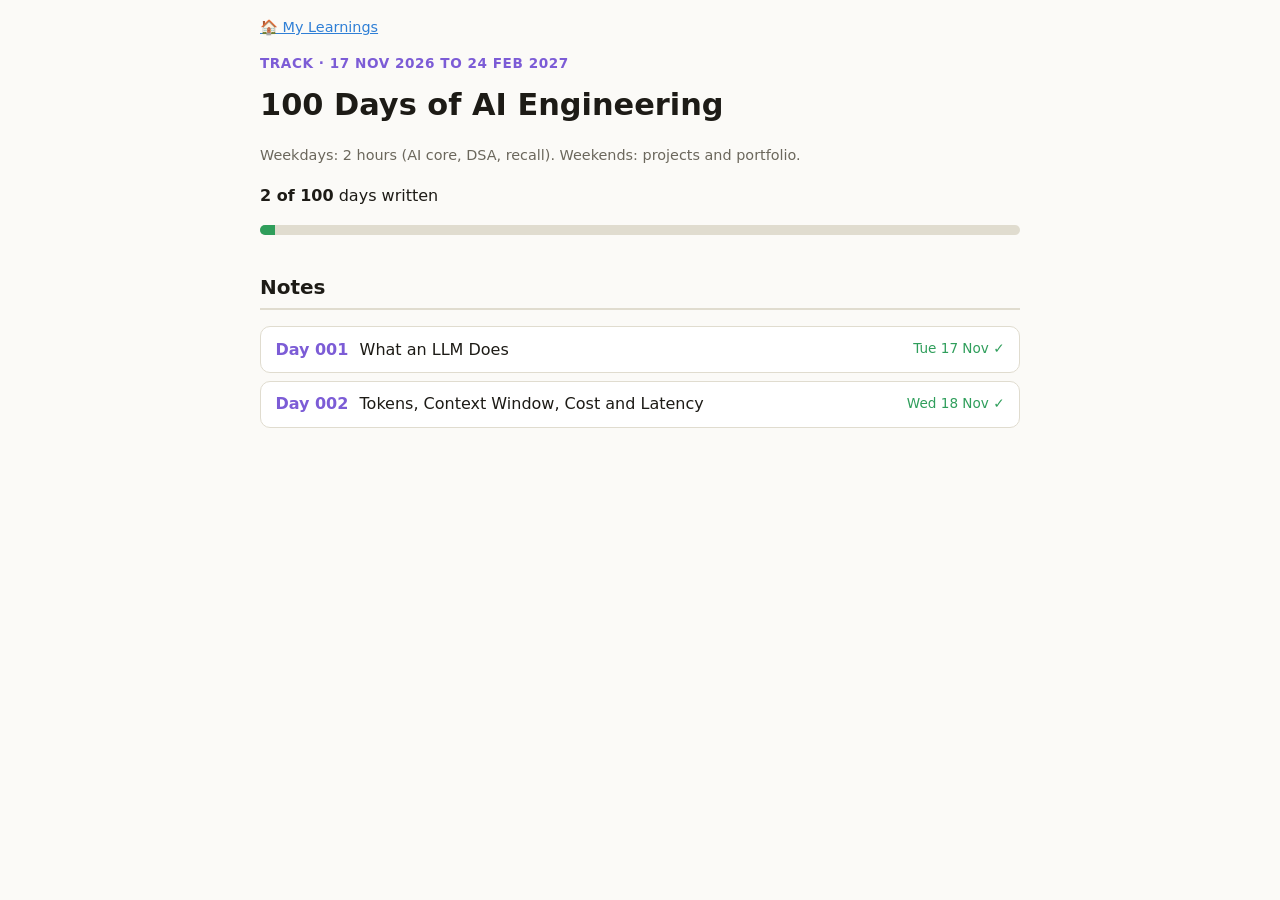
==== 100-days-of-ai-engineering/index.html @ f61cb0a4 "Add site structure, Day 1 and Day 2 notes" ====
<!doctype html>
<html lang="en"><head><meta charset="utf-8">
<meta name="viewport" content="width=device-width, initial-scale=1, viewport-fit=cover">
<title>100 Days of AI Engineering</title>
<link rel="stylesheet" href="../assets/style.css"></head><body><main>
<div class="nav"><a href="../">🏠 My Learnings</a></div>
<p class="tag">Track · 17 Nov 2026 to 24 Feb 2027</p>
<h1>100 Days of AI Engineering</h1>
<p class="mut">Weekdays: 2 hours (AI core, DSA, recall). Weekends: projects and portfolio.</p>
<p><b>2 of 100</b> days written</p><div class="bar"><i style="width:2%"></i></div>
<h2>Notes</h2>
<ul class="days">
<li><a href="day-001-what-an-llm-does/"><b>Day 001</b> What an LLM Does <em>Tue 17 Nov ✓</em></a></li>
<li><a href="day-002-tokens-context-cost-latency/"><b>Day 002</b> Tokens, Context Window, Cost and Latency <em>Wed 18 Nov ✓</em></a></li>
</ul>
</main></body></html>
---- assets/style.css ----
:root{--bg:#fbfaf7;--fg:#1d1b16;--mut:#6b675c;--card:#fff;--bd:#e0dccf;--def:#ede7fb;--defb:#7c5cd6;--key:#fff1b8;--keyb:#d9a400;--ana:#dff4e5;--anab:#2f9e5b;--warn:#fde3e3;--warnb:#d64545;--why:#e0eefd;--whyb:#2f7fd6;--code:#f2f0e8;box-sizing:border-box;padding-top:env(safe-area-inset-top,0px);padding-bottom:env(safe-area-inset-bottom,0px);color-scheme:light dark}
@media (prefers-color-scheme:dark){:root:not([data-theme="light"]){--bg:#16151a;--fg:#ece9e1;--mut:#a39e90;--card:#201f26;--bd:#37353f;--def:#2b2540;--key:#3b3410;--ana:#173326;--warn:#3d1b1b;--why:#14283f;--code:#121116;color-scheme:dark}}
:root[data-theme="dark"]{--bg:#16151a;--fg:#ece9e1;--mut:#a39e90;--card:#201f26;--bd:#37353f;--def:#2b2540;--key:#3b3410;--ana:#173326;--warn:#3d1b1b;--why:#14283f;--code:#121116;color-scheme:dark}
html{scroll-padding-top:env(safe-area-inset-top,0px)}
body{margin:0;background:var(--bg);color:var(--fg);font:16px/1.6 system-ui,-apple-system,"Segoe UI",Roboto,sans-serif}
main{max-width:760px;margin:0 auto;padding:16px 16px 56px}
h1{font-size:1.9rem;margin:.2em 0}h2{font-size:1.25rem;margin:1.8em 0 .5em;padding-bottom:.25em;border-bottom:2px solid var(--bd)}
.mut{color:var(--mut);font-size:.9rem}.tag{font-weight:700;color:var(--defb);font-size:.85rem;letter-spacing:.04em;text-transform:uppercase;margin:0}
.box{border-left:5px solid;border-radius:8px;padding:.7em 1em;margin:.8em 0}
.def{background:var(--def);border-color:var(--defb)}.key{background:var(--key);border-color:var(--keyb)}.ana{background:var(--ana);border-color:var(--anab)}.warn{background:var(--warn);border-color:var(--warnb)}.why{background:var(--why);border-color:var(--whyb)}
.legend{display:flex;flex-wrap:wrap;gap:6px;font-size:.78rem;margin:.8em 0}.legend span{padding:2px 9px;border-radius:99px;border:1px solid var(--bd)}
.grid{display:grid;grid-template-columns:repeat(auto-fit,minmax(220px,1fr));gap:10px}.grid .box{margin:0}
table{border-collapse:collapse;width:100%;font-size:.93rem}th,td{border:1px solid var(--bd);padding:.45em .6em;text-align:left;vertical-align:top}th{background:var(--card)}
.scroll{overflow-x:auto}
svg{display:block;margin:0 auto;max-width:100%;height:auto;color:var(--mut)}
svg rect{stroke:var(--bd);stroke-width:1.5}svg text{fill:var(--fg);font-family:system-ui,sans-serif}.s1{fill:var(--why)}.s2{fill:var(--def)}.s3{fill:var(--ana)}.s4{fill:var(--key)}.s5{fill:var(--warn)}
pre{background:var(--code);border:1px solid var(--bd);border-radius:8px;padding:.8em;overflow-x:auto;font-size:.85rem;line-height:1.45}code{font-family:ui-monospace,Menlo,Consolas,monospace}
details{border:1px solid var(--bd);background:var(--card);border-radius:8px;padding:.5em .9em;margin:.7em 0}summary{cursor:pointer;font-weight:700}
mark{background:var(--key);color:inherit;padding:0 3px;border-radius:3px}
li{margin:.25em 0}
.nav{display:flex;justify-content:space-between;gap:10px;flex-wrap:wrap;font-size:.9rem;margin:0 0 1em}
a{color:var(--whyb)}
.cards{display:grid;grid-template-columns:repeat(auto-fit,minmax(260px,1fr));gap:14px;margin:1.2em 0}
.card{display:block;text-decoration:none;color:inherit;background:var(--card);border:1px solid var(--bd);border-radius:12px;padding:1em 1.1em;border-top:5px solid var(--defb)}
.card.soon{opacity:.6;border-top-color:var(--bd);pointer-events:none}
.card h3{margin:.1em 0 .3em;font-size:1.1rem}.card p{margin:.2em 0;color:var(--mut);font-size:.92rem}
.bar{height:10px;background:var(--bd);border-radius:99px;overflow:hidden;margin:.4em 0}.bar i{display:block;height:100%;background:var(--anab)}
.days{list-style:none;padding:0}.days li{margin:.5em 0}.days a{display:flex;gap:.7em;align-items:center;text-decoration:none;color:inherit;background:var(--card);border:1px solid var(--bd);border-radius:10px;padding:.6em .9em}
.days b{color:var(--defb);min-width:4.2em}.days em{margin-left:auto;font-style:normal;color:var(--anab);font-size:.85rem}
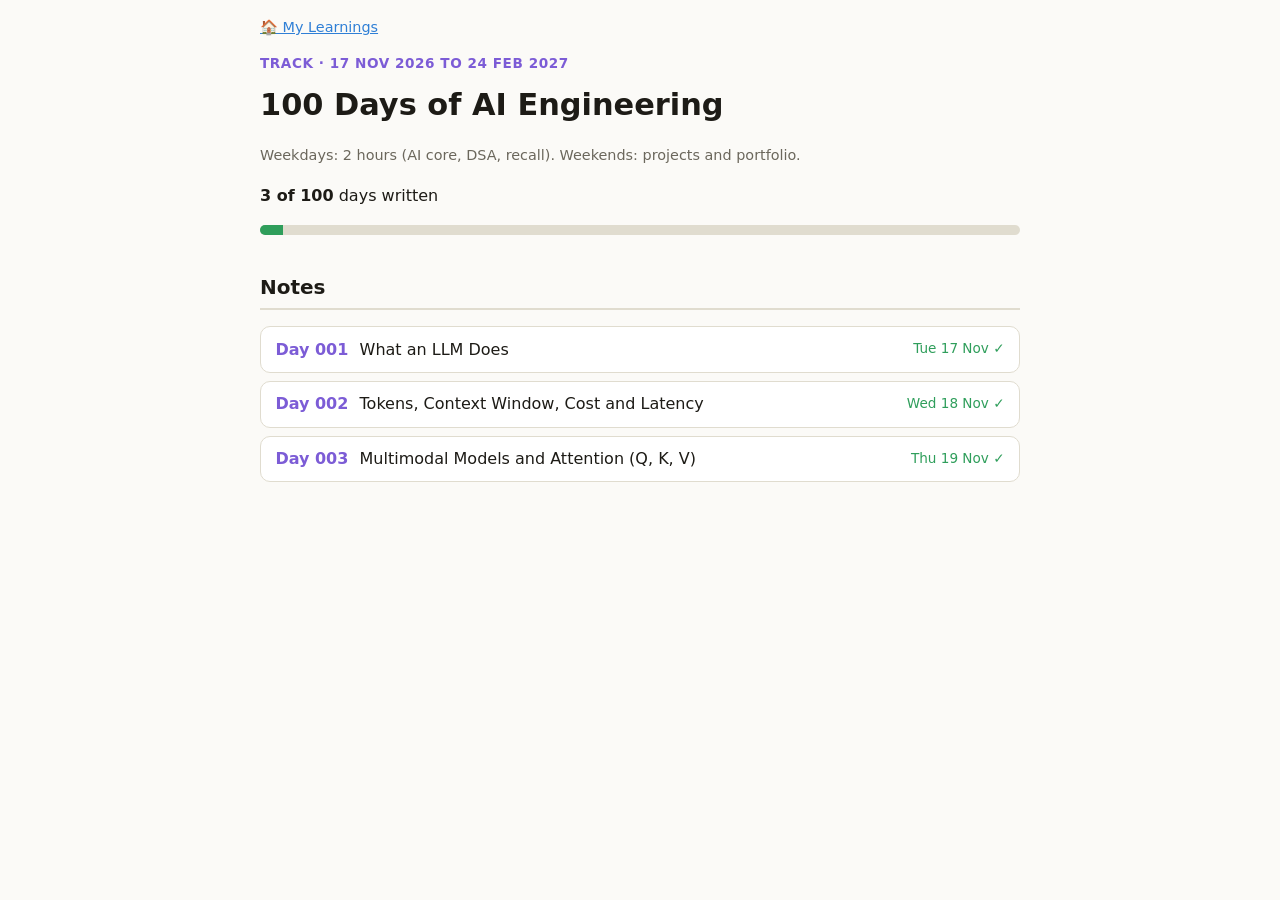
==== commit d01b2315: "Add interactive components, revision dashboard, Day 3 listing" ====
--- a/100-days-of-ai-engineering/index.html
+++ b/100-days-of-ai-engineering/index.html
@@ -7,10 +7,11 @@
 <p class="tag">Track · 17 Nov 2026 to 24 Feb 2027</p>
 <h1>100 Days of AI Engineering</h1>
 <p class="mut">Weekdays: 2 hours (AI core, DSA, recall). Weekends: projects and portfolio.</p>
-<p><b>2 of 100</b> days written</p><div class="bar"><i style="width:2%"></i></div>
+<p><b>3 of 100</b> days written</p><div class="bar"><i style="width:3%"></i></div>
 <h2>Notes</h2>
 <ul class="days">
 <li><a href="day-001-what-an-llm-does/"><b>Day 001</b> What an LLM Does <em>Tue 17 Nov ✓</em></a></li>
 <li><a href="day-002-tokens-context-cost-latency/"><b>Day 002</b> Tokens, Context Window, Cost and Latency <em>Wed 18 Nov ✓</em></a></li>
+<li><a href="day-003-multimodal-and-attention/"><b>Day 003</b> Multimodal Models and Attention (Q, K, V) <em>Thu 19 Nov ✓</em></a></li>
 </ul>
 </main></body></html>
--- a/assets/style.css
+++ b/assets/style.css
@@ -27,3 +27,36 @@
 .bar{height:10px;background:var(--bd);border-radius:99px;overflow:hidden;margin:.4em 0}.bar i{display:block;height:100%;background:var(--anab)}
 .days{list-style:none;padding:0}.days li{margin:.5em 0}.days a{display:flex;gap:.7em;align-items:center;text-decoration:none;color:inherit;background:var(--card);border:1px solid var(--bd);border-radius:10px;padding:.6em .9em}
 .days b{color:var(--defb);min-width:4.2em}.days em{margin-left:auto;font-style:normal;color:var(--anab);font-size:.85rem}
+
+.hud{text-align:right;font-size:.85rem;font-weight:700;color:var(--mut);margin-bottom:.4em}
+.toast{position:fixed;left:50%;bottom:calc(24px + env(safe-area-inset-bottom,0px));transform:translateX(-50%);background:var(--anab);color:#fff;padding:.5em 1em;border-radius:99px;font-weight:700;z-index:50;animation:up .3s}
+@keyframes up{from{opacity:0;transform:translate(-50%,14px)}}
+.cf{position:fixed;top:-12px;width:9px;height:14px;border-radius:2px;z-index:60;animation:fall 1.8s ease-in forwards}
+@keyframes fall{to{transform:translateY(105vh) rotate(540deg);opacity:.2}}
+button{font:inherit;cursor:pointer;border:1px solid var(--bd);background:var(--card);color:var(--fg);border-radius:8px;padding:.35em .8em}
+button:hover{border-color:var(--defb)}.mini{font-size:.8rem;padding:.15em .6em;margin-top:.4em}
+.ctl{display:flex;gap:8px;flex-wrap:wrap;justify-content:center;margin:.6em 0}
+svg rect,svg text,svg path{transition:opacity .5s}
+.st,.tm,.demo,.rev,[data-teach],[data-run],.quiz{background:var(--card);border:1px solid var(--bd);border-radius:12px;padding:.7em 1em;margin:.8em 0}
+.st .en button{font-size:1.2rem;margin:0 3px}.st .en button.on{background:var(--key);border-color:var(--keyb)}
+.ck{display:flex;gap:14px;flex-wrap:wrap;font-size:.9rem;margin-top:.4em}
+.clk{font:700 1.3rem ui-monospace,monospace;margin:0 8px}.brk{margin-top:.5em;padding:.5em;border-radius:8px;background:var(--ana)}
+.cc{display:inline-block;animation:cc 1s infinite alternate}@keyframes cc{to{transform:translateX(14px)}}
+.pal{text-align:center;margin-top:.6em}.pe{font-size:3.2rem;line-height:1.1}.pe.pop{animation:pop .5s}
+@keyframes pop{0%{transform:scale(.3) rotate(-20deg);opacity:0}70%{transform:scale(1.25)}100%{transform:scale(1)}}
+.pt{text-align:left;background:var(--card);border-radius:8px;padding:.6em .9em;margin:.4em 0}
+.dots i{display:inline-block;width:9px;height:9px;border-radius:50%;background:var(--bd);margin:0 3px}.dots i.on{background:var(--anab)}
+textarea{width:100%;box-sizing:border-box;font:inherit;background:var(--bg);color:var(--fg);border:1px solid var(--bd);border-radius:8px;padding:.5em}
+textarea.code{font:.85rem/1.45 ui-monospace,Menlo,Consolas,monospace;tab-size:4}
+.out{min-height:2.5em;white-space:pre-wrap}
+.fl{display:grid;grid-template-columns:repeat(auto-fit,minmax(240px,1fr));gap:10px}
+.fc{perspective:800px;cursor:pointer}.fi{display:grid;transition:transform .5s;transform-style:preserve-3d}
+.ff,.fb{grid-area:1/1;backface-visibility:hidden;border-radius:10px;padding:.8em;border-left:5px solid var(--whyb);background:var(--why)}
+.fb{transform:rotateY(180deg);background:var(--ana);border-color:var(--anab)}.fc.flip .fi{transform:rotateY(180deg)}
+.opt{display:block;width:100%;text-align:left;margin:.35em 0}.opt.ok{background:var(--ana);border-color:var(--anab)}.opt.no{background:var(--warn);border-color:var(--warnb)}
+.rv{display:flex;gap:8px;align-items:center;margin:.3em 0}.rv em{margin-left:auto;font-style:normal;color:var(--mut);font-size:.85rem}
+.recap ol{margin:.3em 0 0}
+.meter{height:16px;background:var(--bd);border-radius:99px;overflow:hidden;margin:.5em 0}.meter i{display:block;height:100%;width:0;background:var(--anab);transition:width .3s}.meter i.over{background:var(--warnb)}
+.br{display:grid;grid-template-columns:72px 1fr 28px;gap:6px;align-items:center;font-size:.85rem;margin:3px 0}.br div{position:relative;height:12px;background:var(--bd);border-radius:6px}.br i{display:block;height:100%;background:var(--defb);border-radius:6px}.br u{position:absolute;top:-2px;bottom:-2px;width:2px;background:var(--warnb)}
+.stats{display:flex;gap:10px;flex-wrap:wrap}.stats div{flex:1;min-width:90px;background:var(--card);border:1px solid var(--bd);border-radius:12px;padding:.6em;text-align:center}.stats b{display:block;font-size:1.5rem;color:var(--defb)}
+@media (prefers-reduced-motion:reduce){*{animation:none!important;transition:none!important}}
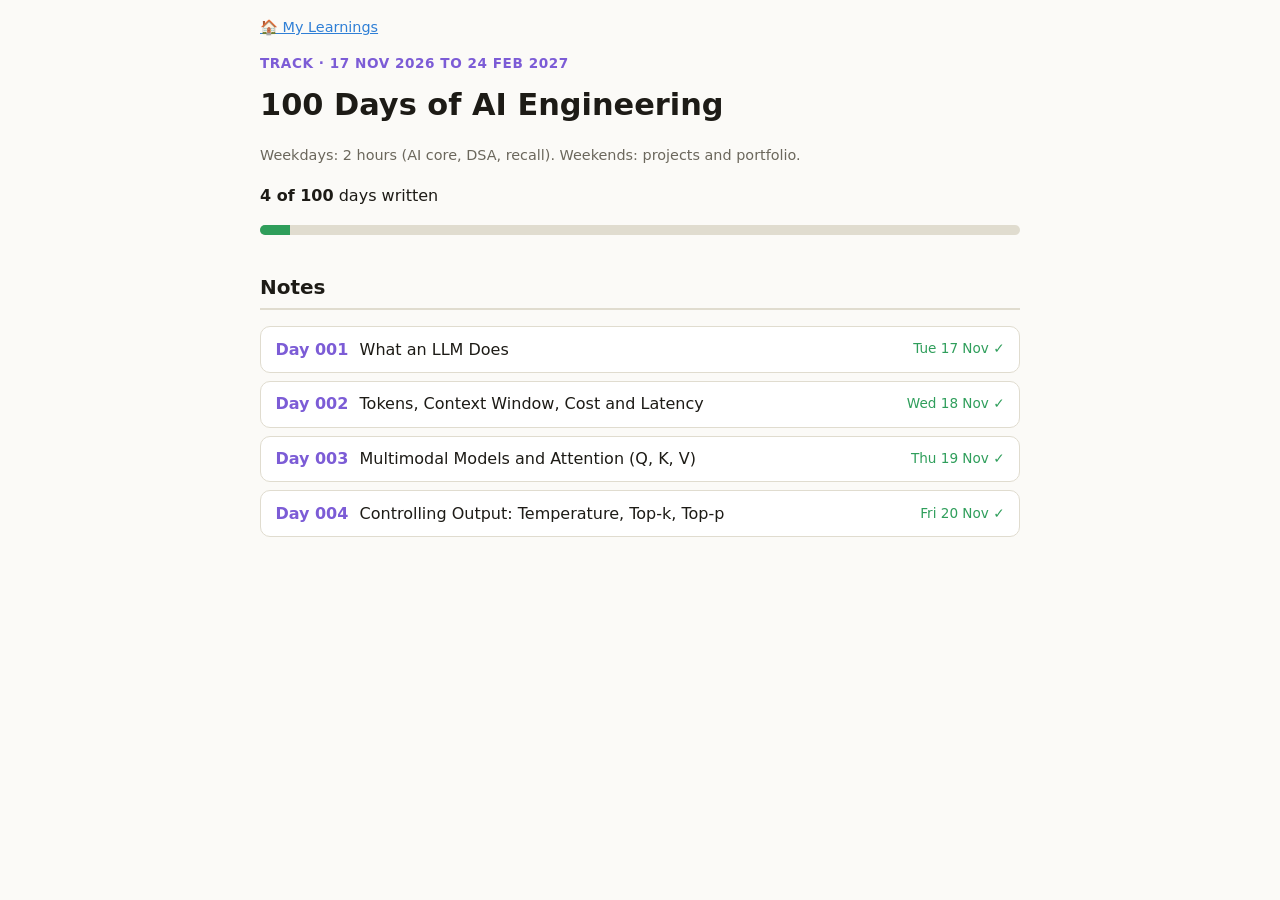
==== commit 2a5ea1ad: "Add Day 4 (controlling output); auto prev/next navigation; update indexes" ====
--- a/100-days-of-ai-engineering/index.html
+++ b/100-days-of-ai-engineering/index.html
@@ -2,16 +2,18 @@
 <html lang="en"><head><meta charset="utf-8">
 <meta name="viewport" content="width=device-width, initial-scale=1, viewport-fit=cover">
 <title>100 Days of AI Engineering</title>
+<link rel="icon" type="image/svg+xml" href="../assets/favicon.svg">
 <link rel="stylesheet" href="../assets/style.css"></head><body><main>
 <div class="nav"><a href="../">🏠 My Learnings</a></div>
 <p class="tag">Track · 17 Nov 2026 to 24 Feb 2027</p>
 <h1>100 Days of AI Engineering</h1>
 <p class="mut">Weekdays: 2 hours (AI core, DSA, recall). Weekends: projects and portfolio.</p>
-<p><b>3 of 100</b> days written</p><div class="bar"><i style="width:3%"></i></div>
+<p><b>4 of 100</b> days written</p><div class="bar"><i style="width:4%"></i></div>
 <h2>Notes</h2>
 <ul class="days">
 <li><a href="day-001-what-an-llm-does/"><b>Day 001</b> What an LLM Does <em>Tue 17 Nov ✓</em></a></li>
 <li><a href="day-002-tokens-context-cost-latency/"><b>Day 002</b> Tokens, Context Window, Cost and Latency <em>Wed 18 Nov ✓</em></a></li>
 <li><a href="day-003-multimodal-and-attention/"><b>Day 003</b> Multimodal Models and Attention (Q, K, V) <em>Thu 19 Nov ✓</em></a></li>
+<li><a href="day-004-controlling-output/"><b>Day 004</b> Controlling Output: Temperature, Top-k, Top-p <em>Fri 20 Nov ✓</em></a></li>
 </ul>
 </main></body></html>
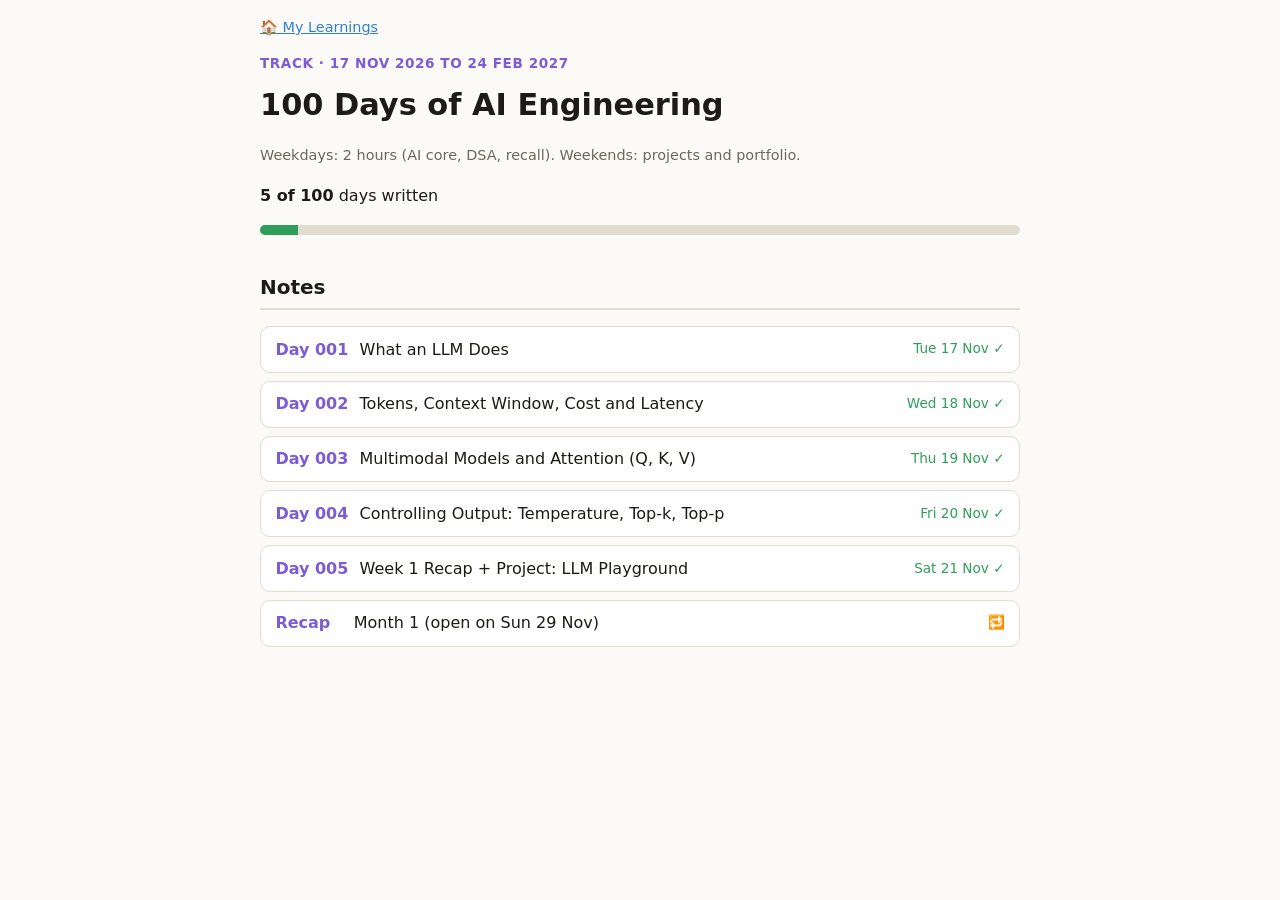
==== commit 25a58ae0: "Add Day 5 (week 1 recap + project), recap engine, month 1 recap page" ====
--- a/100-days-of-ai-engineering/index.html
+++ b/100-days-of-ai-engineering/index.html
@@ -8,12 +8,14 @@
 <p class="tag">Track · 17 Nov 2026 to 24 Feb 2027</p>
 <h1>100 Days of AI Engineering</h1>
 <p class="mut">Weekdays: 2 hours (AI core, DSA, recall). Weekends: projects and portfolio.</p>
-<p><b>4 of 100</b> days written</p><div class="bar"><i style="width:4%"></i></div>
+<p><b>5 of 100</b> days written</p><div class="bar"><i style="width:5%"></i></div>
 <h2>Notes</h2>
 <ul class="days">
 <li><a href="day-001-what-an-llm-does/"><b>Day 001</b> What an LLM Does <em>Tue 17 Nov ✓</em></a></li>
 <li><a href="day-002-tokens-context-cost-latency/"><b>Day 002</b> Tokens, Context Window, Cost and Latency <em>Wed 18 Nov ✓</em></a></li>
 <li><a href="day-003-multimodal-and-attention/"><b>Day 003</b> Multimodal Models and Attention (Q, K, V) <em>Thu 19 Nov ✓</em></a></li>
 <li><a href="day-004-controlling-output/"><b>Day 004</b> Controlling Output: Temperature, Top-k, Top-p <em>Fri 20 Nov ✓</em></a></li>
+<li><a href="day-005-project-llm-playground/"><b>Day 005</b> Week 1 Recap + Project: LLM Playground <em>Sat 21 Nov ✓</em></a></li>
+<li><a href="recap-month-1/"><b>Recap</b> Month 1 (open on Sun 29 Nov) <em>🔁</em></a></li>
 </ul>
 </main></body></html>
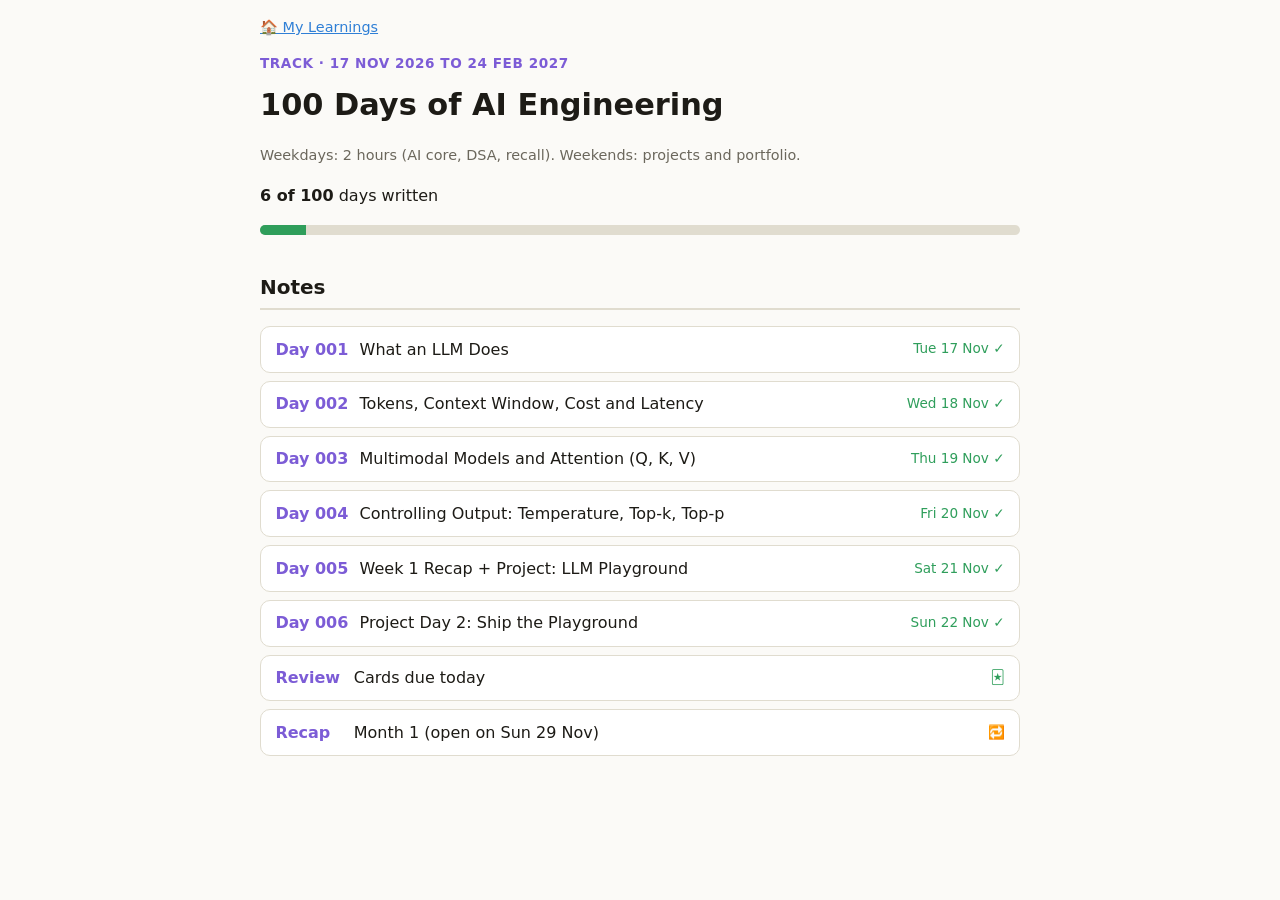
==== commit 5e3519df: "Add per-card spaced repetition (Leitner review) and Day 6 notes" ====
--- a/100-days-of-ai-engineering/index.html
+++ b/100-days-of-ai-engineering/index.html
@@ -8,7 +8,7 @@
 <p class="tag">Track · 17 Nov 2026 to 24 Feb 2027</p>
 <h1>100 Days of AI Engineering</h1>
 <p class="mut">Weekdays: 2 hours (AI core, DSA, recall). Weekends: projects and portfolio.</p>
-<p><b>5 of 100</b> days written</p><div class="bar"><i style="width:5%"></i></div>
+<p><b>6 of 100</b> days written</p><div class="bar"><i style="width:6%"></i></div>
 <h2>Notes</h2>
 <ul class="days">
 <li><a href="day-001-what-an-llm-does/"><b>Day 001</b> What an LLM Does <em>Tue 17 Nov ✓</em></a></li>
@@ -16,6 +16,8 @@
 <li><a href="day-003-multimodal-and-attention/"><b>Day 003</b> Multimodal Models and Attention (Q, K, V) <em>Thu 19 Nov ✓</em></a></li>
 <li><a href="day-004-controlling-output/"><b>Day 004</b> Controlling Output: Temperature, Top-k, Top-p <em>Fri 20 Nov ✓</em></a></li>
 <li><a href="day-005-project-llm-playground/"><b>Day 005</b> Week 1 Recap + Project: LLM Playground <em>Sat 21 Nov ✓</em></a></li>
+<li><a href="day-006-ship-the-playground/"><b>Day 006</b> Project Day 2: Ship the Playground <em>Sun 22 Nov ✓</em></a></li>
+<li><a href="review/"><b>Review</b> Cards due today <em>🃏</em></a></li>
 <li><a href="recap-month-1/"><b>Recap</b> Month 1 (open on Sun 29 Nov) <em>🔁</em></a></li>
 </ul>
 </main></body></html>
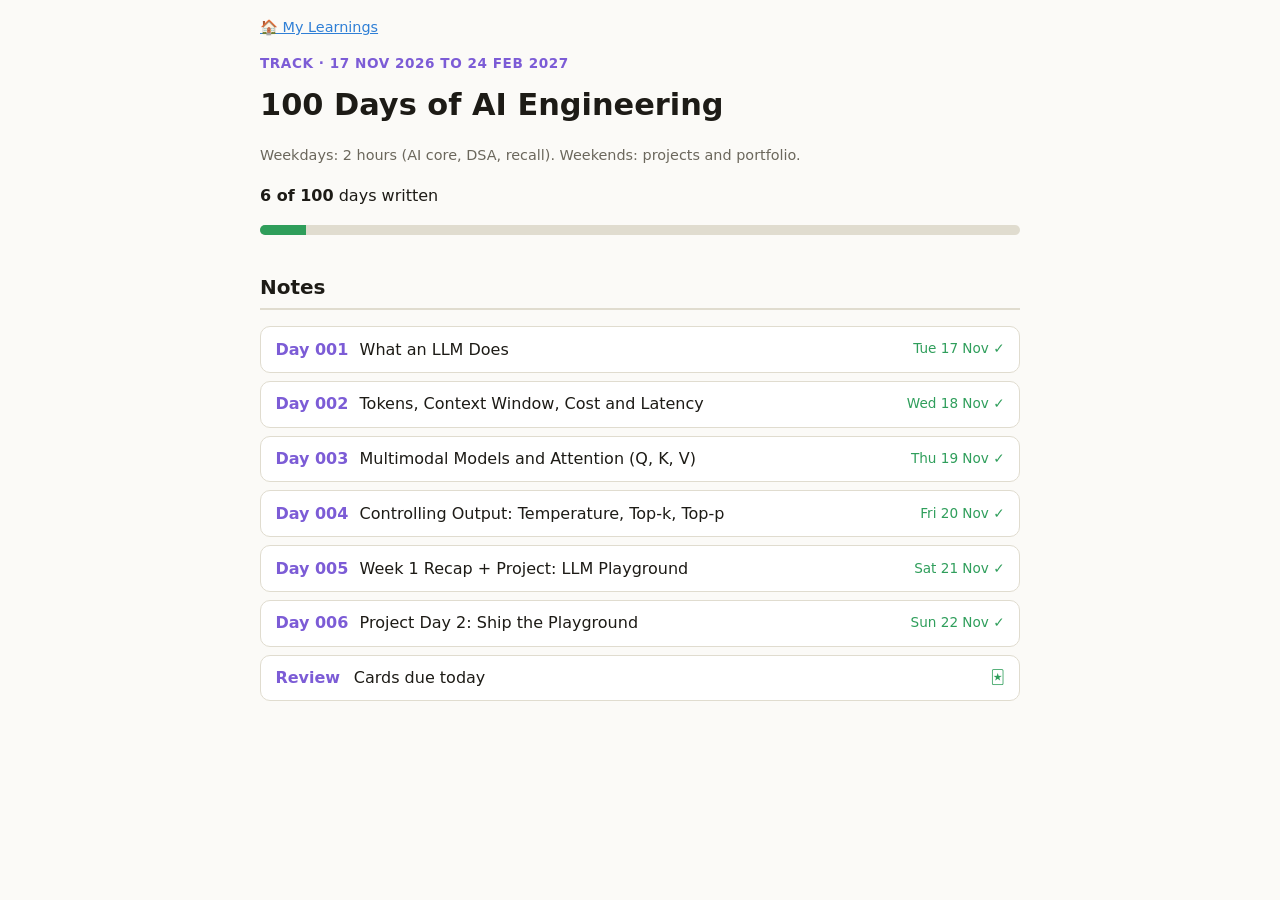
==== commit e3a5474c: "Move revision into each day's page; remove home dashboard and recap link; quiz and flip-card only re" ====
--- a/100-days-of-ai-engineering/index.html
+++ b/100-days-of-ai-engineering/index.html
@@ -18,6 +18,5 @@
 <li><a href="day-005-project-llm-playground/"><b>Day 005</b> Week 1 Recap + Project: LLM Playground <em>Sat 21 Nov ✓</em></a></li>
 <li><a href="day-006-ship-the-playground/"><b>Day 006</b> Project Day 2: Ship the Playground <em>Sun 22 Nov ✓</em></a></li>
 <li><a href="review/"><b>Review</b> Cards due today <em>🃏</em></a></li>
-<li><a href="recap-month-1/"><b>Recap</b> Month 1 (open on Sun 29 Nov) <em>🔁</em></a></li>
 </ul>
 </main></body></html>
